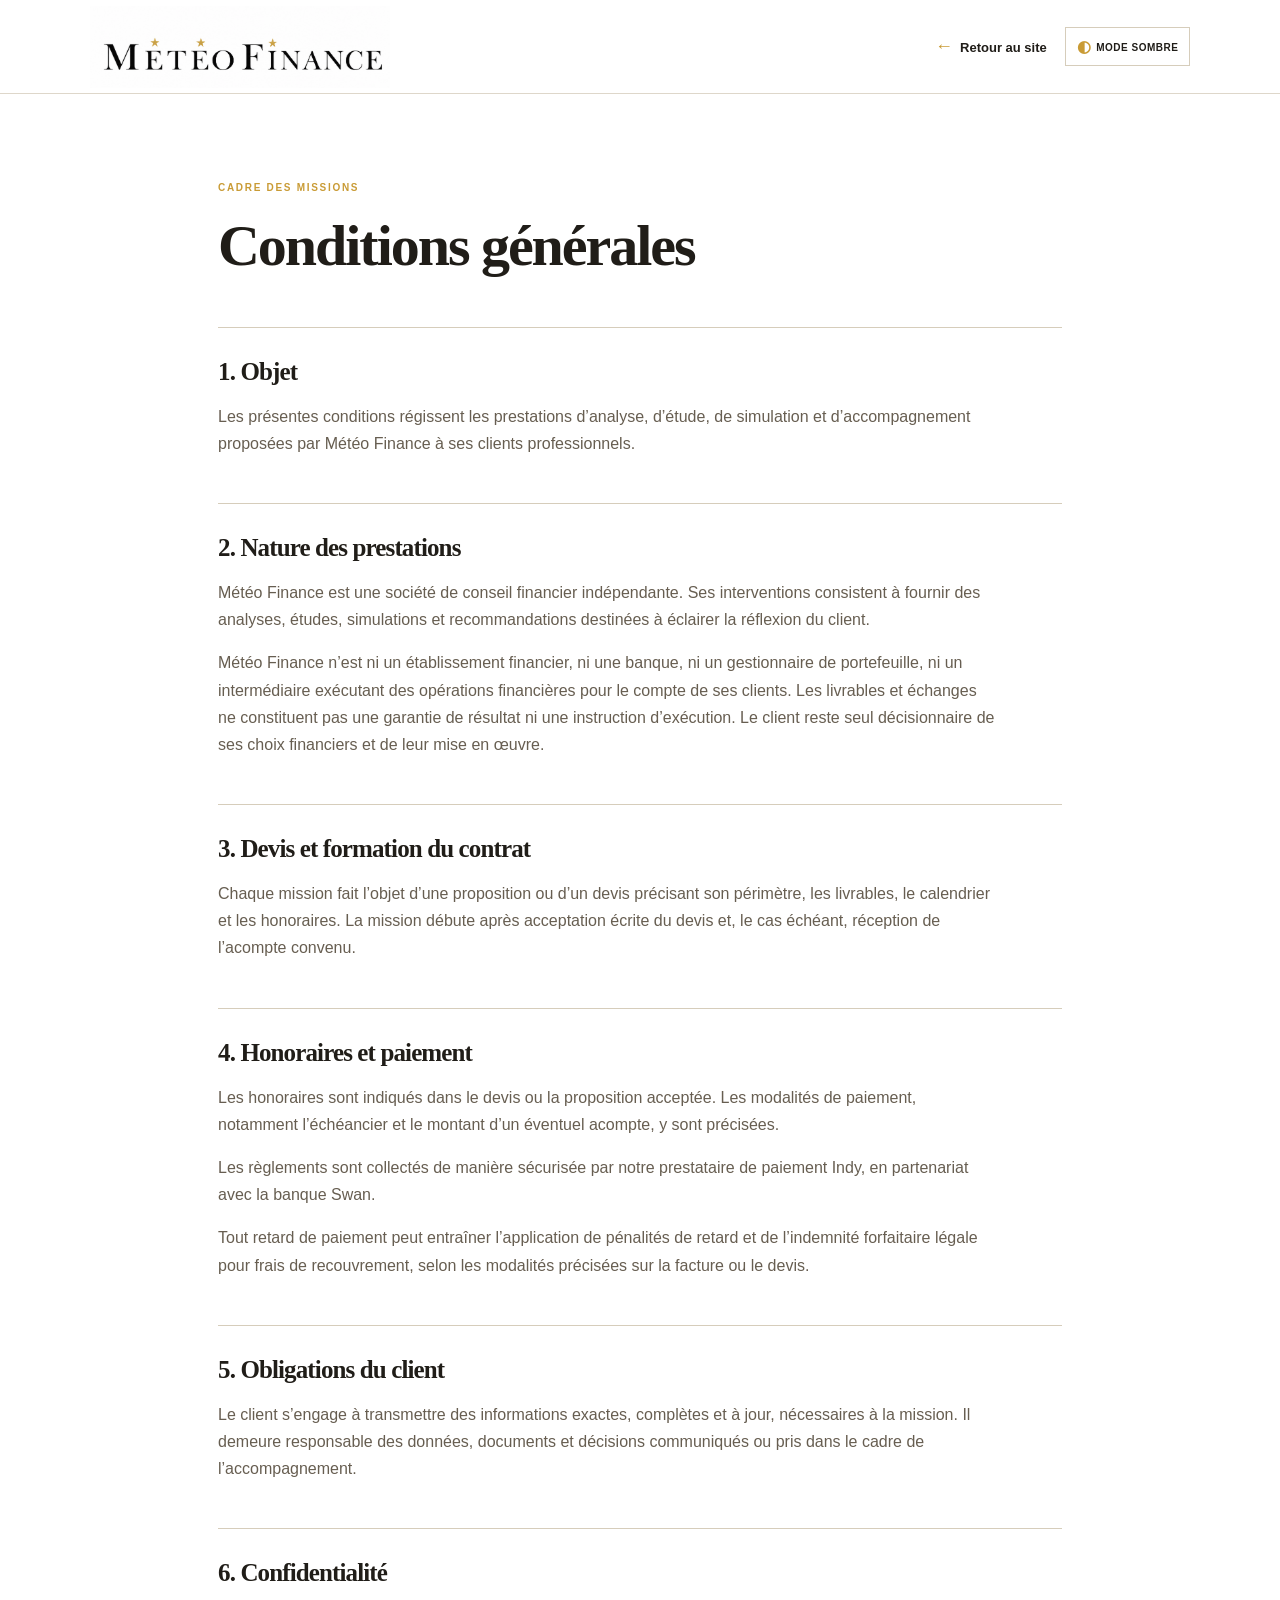
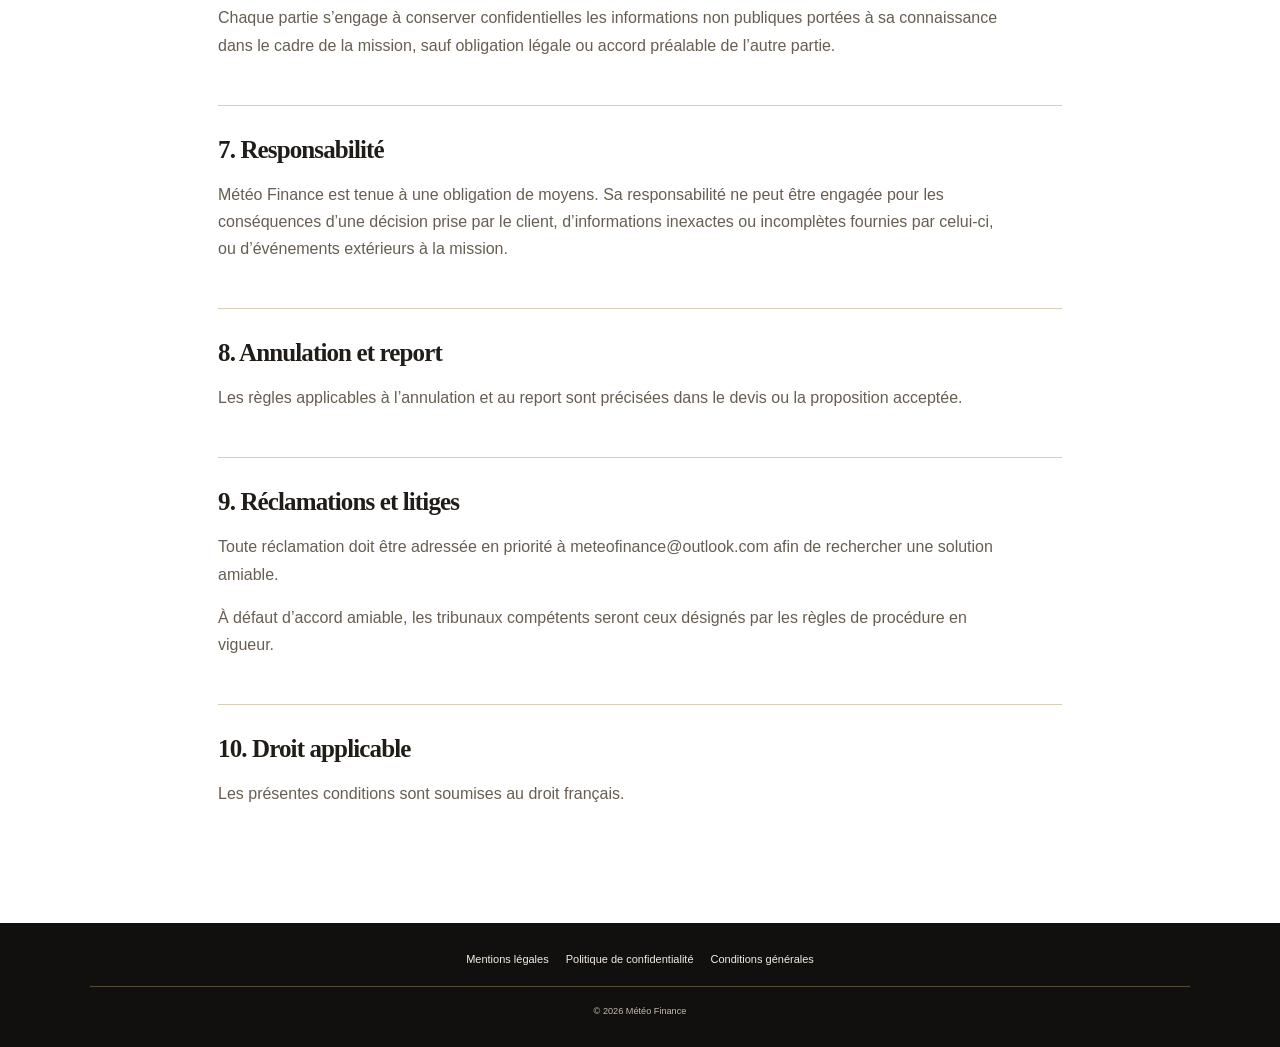
==== conditions-generales-prestation.html @ 59516b81 "Add files via upload" ====
<!doctype html>
<html lang="fr"><head><meta charset="utf-8"><meta name="viewport" content="width=device-width,initial-scale=1"><title>Conditions générales | Météo Finance</title><script>try{document.documentElement.dataset.theme=new URLSearchParams(location.search).get('theme')||localStorage.getItem('theme')||'light'}catch(error){document.documentElement.dataset.theme='light'}</script><link rel="stylesheet" href="legal.css"><script defer src="theme.js"></script></head>
<body><header class="legal-header"><a class="legal-logo" href="index.html"><img src="assets/logo-meteo-finance-light.png" data-theme-logo data-light-logo="assets/logo-meteo-finance-light.png" data-dark-logo="assets/logo-meteo-finance-dark.png" alt="Météo Finance"></a><a href="index.html"><span>←</span>Retour au site</a><button class="theme-button" data-theme-toggle type="button" aria-label="Activer le mode sombre" aria-pressed="false"><span aria-hidden="true">◐</span><span class="theme-button-text">Mode sombre</span></button></header><main class="page"><p class="eyebrow">Cadre des missions</p><h1>Conditions générales</h1><h2>1. Objet</h2><p>Les présentes conditions régissent les prestations d’analyse, d’étude, de simulation et d’accompagnement proposées par Météo Finance à ses clients professionnels.</p><h2>2. Nature des prestations</h2><p>Météo Finance est une société de conseil financier indépendante. Ses interventions consistent à fournir des analyses, études, simulations et recommandations destinées à éclairer la réflexion du client.</p><p>Météo Finance n’est ni un établissement financier, ni une banque, ni un gestionnaire de portefeuille, ni un intermédiaire exécutant des opérations financières pour le compte de ses clients. Les livrables et échanges ne constituent pas une garantie de résultat ni une instruction d’exécution. Le client reste seul décisionnaire de ses choix financiers et de leur mise en œuvre.</p><h2>3. Devis et formation du contrat</h2><p>Chaque mission fait l’objet d’une proposition ou d’un devis précisant son périmètre, les livrables, le calendrier et les honoraires. La mission débute après acceptation écrite du devis et, le cas échéant, réception de l’acompte convenu.</p><h2>4. Honoraires et paiement</h2><p>Les honoraires sont indiqués dans le devis ou la proposition acceptée. Les modalités de paiement, notamment l’échéancier et le montant d’un éventuel acompte, y sont précisées.</p><p>Les règlements sont collectés de manière sécurisée par notre prestataire de paiement Indy, en partenariat avec la banque Swan.</p><p>Tout retard de paiement peut entraîner l’application de pénalités de retard et de l’indemnité forfaitaire légale pour frais de recouvrement, selon les modalités précisées sur la facture ou le devis.</p><h2>5. Obligations du client</h2><p>Le client s’engage à transmettre des informations exactes, complètes et à jour, nécessaires à la mission. Il demeure responsable des données, documents et décisions communiqués ou pris dans le cadre de l’accompagnement.</p><h2>6. Confidentialité</h2><p>Chaque partie s’engage à conserver confidentielles les informations non publiques portées à sa connaissance dans le cadre de la mission, sauf obligation légale ou accord préalable de l’autre partie.</p><h2>7. Responsabilité</h2><p>Météo Finance est tenue à une obligation de moyens. Sa responsabilité ne peut être engagée pour les conséquences d’une décision prise par le client, d’informations inexactes ou incomplètes fournies par celui-ci, ou d’événements extérieurs à la mission.</p><h2>8. Annulation et report</h2><p>Les règles applicables à l’annulation et au report sont précisées dans le devis ou la proposition acceptée.</p><h2>9. Réclamations et litiges</h2><p>Toute réclamation doit être adressée en priorité à meteofinance@outlook.com afin de rechercher une solution amiable.</p><p>À défaut d’accord amiable, les tribunaux compétents seront ceux désignés par les règles de procédure en vigueur.</p><h2>10. Droit applicable</h2><p>Les présentes conditions sont soumises au droit français.</p></main><footer class="legal-footer"><div class="footer-links"><a href="mentions-legales.html">Mentions légales</a><a href="politique-confidentialite.html">Politique de confidentialité</a><a href="conditions-generales-prestation.html">Conditions générales</a></div><small>© 2026 Météo Finance</small></footer></body></html>
---- legal.css ----
:root{--blue:#201d18;--night:#11100e;--gold:#c99b35;--text:#675e51;--line:#d6cdbb;--surface:#fff;--surface-muted:#f4f0e8;--soft-line:#ded7ca}*{box-sizing:border-box}body{margin:0;font:16px/1.7 "DM Sans",Arial,sans-serif;color:var(--text);background:var(--surface);transition:background .25s,color .25s}.legal-header{min-height:94px;padding:0 clamp(25px,7vw,120px);display:flex;align-items:center;gap:18px;border-bottom:1px solid var(--soft-line);background:var(--surface);position:sticky;top:0;z-index:20}.legal-header>a:last-of-type{margin-left:auto}.legal-header a{color:var(--blue);font-size:13px;font-weight:700;text-decoration:none}.legal-header a span{color:var(--gold);font-size:18px;margin-right:7px}.legal-logo{width:305px;height:82px;overflow:hidden;position:relative;display:block;flex:none}.legal-logo img{width:300px;position:absolute;top:-19px;left:0}.theme-button{border:1px solid var(--line);background:transparent;color:var(--blue);padding:9px 11px;font:700 10px "DM Sans",sans-serif;letter-spacing:.05em;text-transform:uppercase;cursor:pointer;white-space:nowrap}.theme-button span:first-child{color:var(--gold);font-size:16px;vertical-align:-1px;margin-right:5px}.page{max-width:900px;margin:0 auto;padding:85px 28px 100px}.eyebrow{color:var(--gold);font-weight:700;font-size:10px;letter-spacing:.17em;text-transform:uppercase;margin:0 0 15px}h1,h2{font-family:"Libre Baskerville",Georgia,serif;color:var(--blue);letter-spacing:-.035em;line-height:1.2}h1{font-size:clamp(36px,5vw,58px);margin:0 0 22px}h2{font-size:25px;margin:46px 0 12px;border-top:1px solid var(--line);padding-top:29px}p,li{max-width:780px}ul{padding-left:20px}.notice{background:var(--surface-muted);border-left:3px solid var(--gold);padding:17px 20px;color:var(--text);font-size:14px}.placeholder{font-weight:700;color:#8b6517;background:#fff7dc;padding:1px 4px}a{color:var(--blue)}.legal-footer{background:var(--night);padding:27px clamp(25px,7vw,120px);color:#c6bba9;font-size:11px}.legal-footer a{color:#f4ede1;text-decoration:none;margin-right:19px}.legal-footer small{display:block;margin-top:17px;padding-top:17px;border-top:1px solid #554a36}html[data-theme="dark"]{--blue:#faf4e8;--night:#090908;--gold:#e1b348;--text:#d2c8b8;--line:#4e4637;--surface:#12110e;--surface-muted:#211e18;--soft-line:#39342a}html[data-theme="dark"] .legal-header{background:#0b0a09}html[data-theme="dark"] .legal-footer{background:#090908}html[data-theme="dark"] .placeholder{color:#f0ca75;background:#2d2617}@media(max-width:700px){.legal-header{min-height:78px;padding:0 20px;gap:9px}.legal-logo{width:205px;height:65px}.legal-logo img{width:205px;top:-8px}.legal-header>a:last-of-type{display:none}.theme-button{padding:7px}.theme-button-text{display:none}.theme-button span:first-child{margin:0}.page{padding-top:58px}}
:root{}
.legal-footer{text-align:center}.legal-footer .footer-links{display:flex;justify-content:center;flex-wrap:wrap;gap:17px}.legal-footer a{margin-right:0}
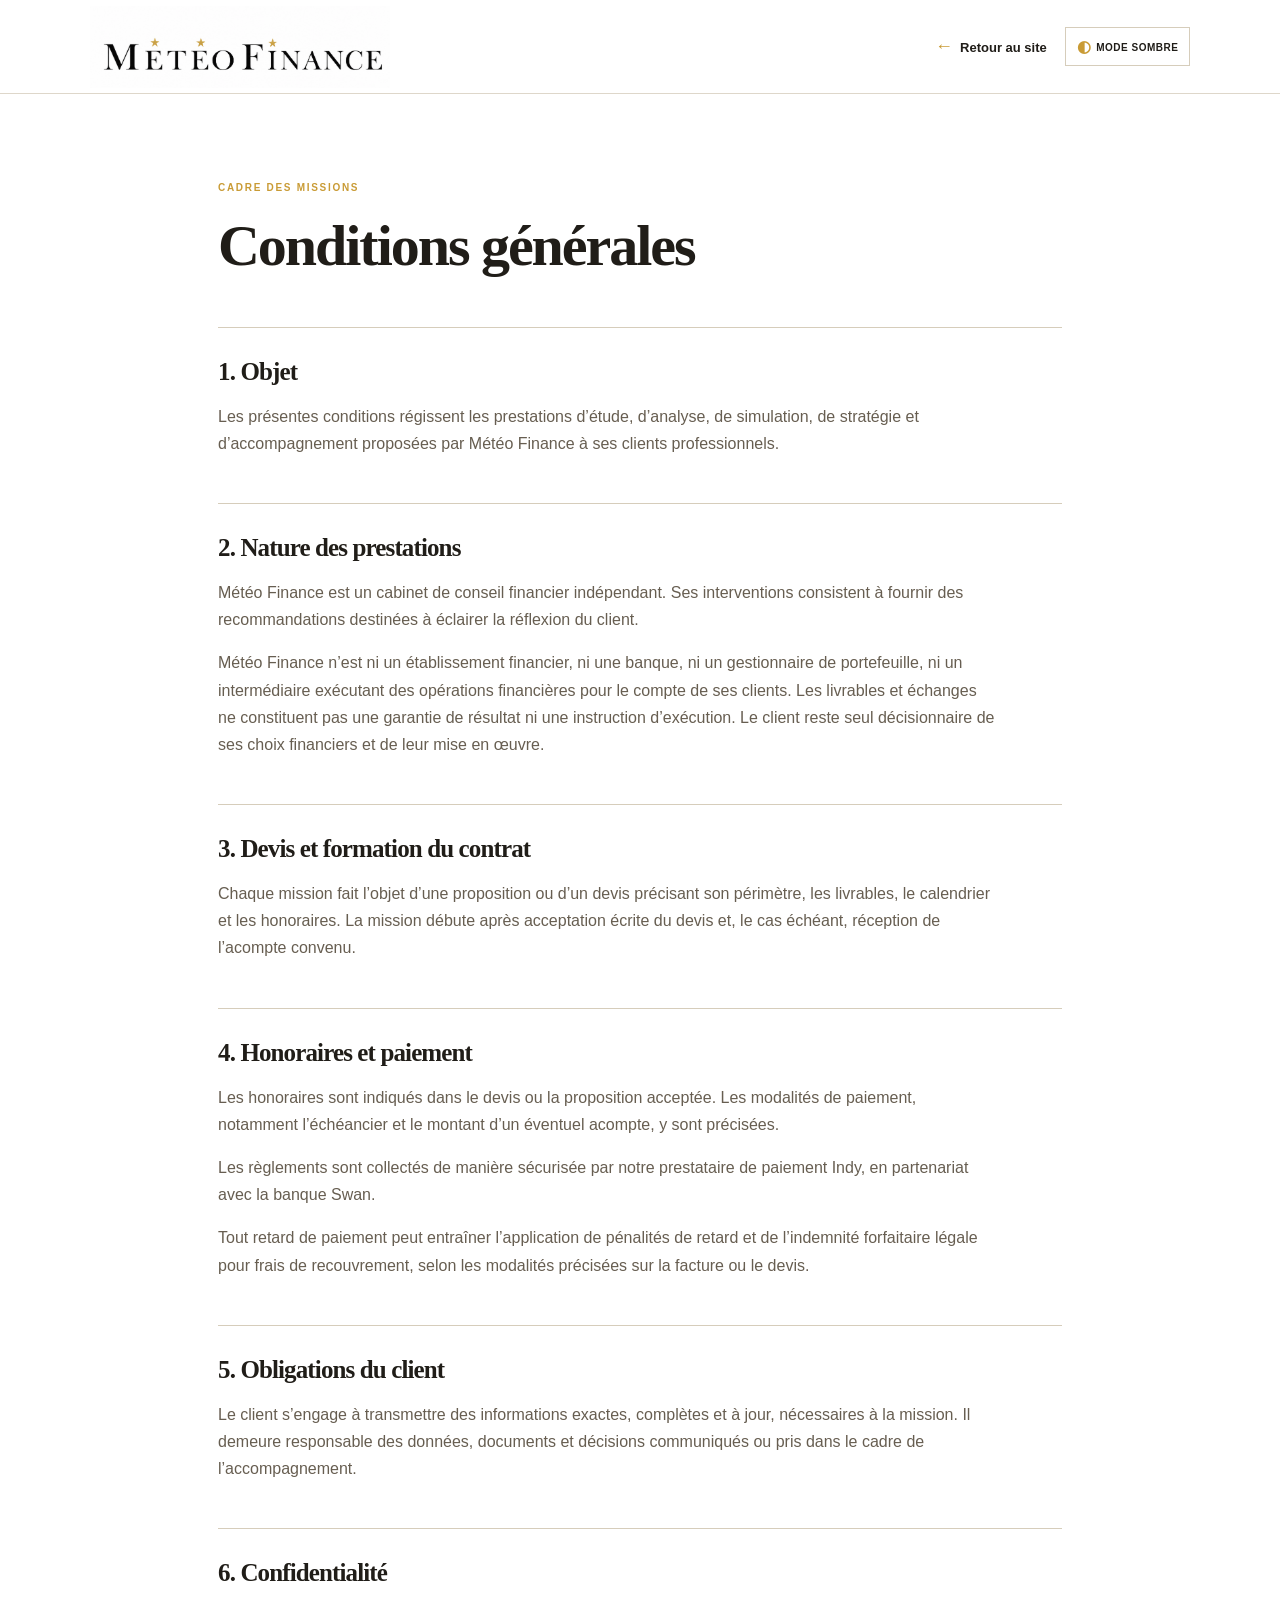
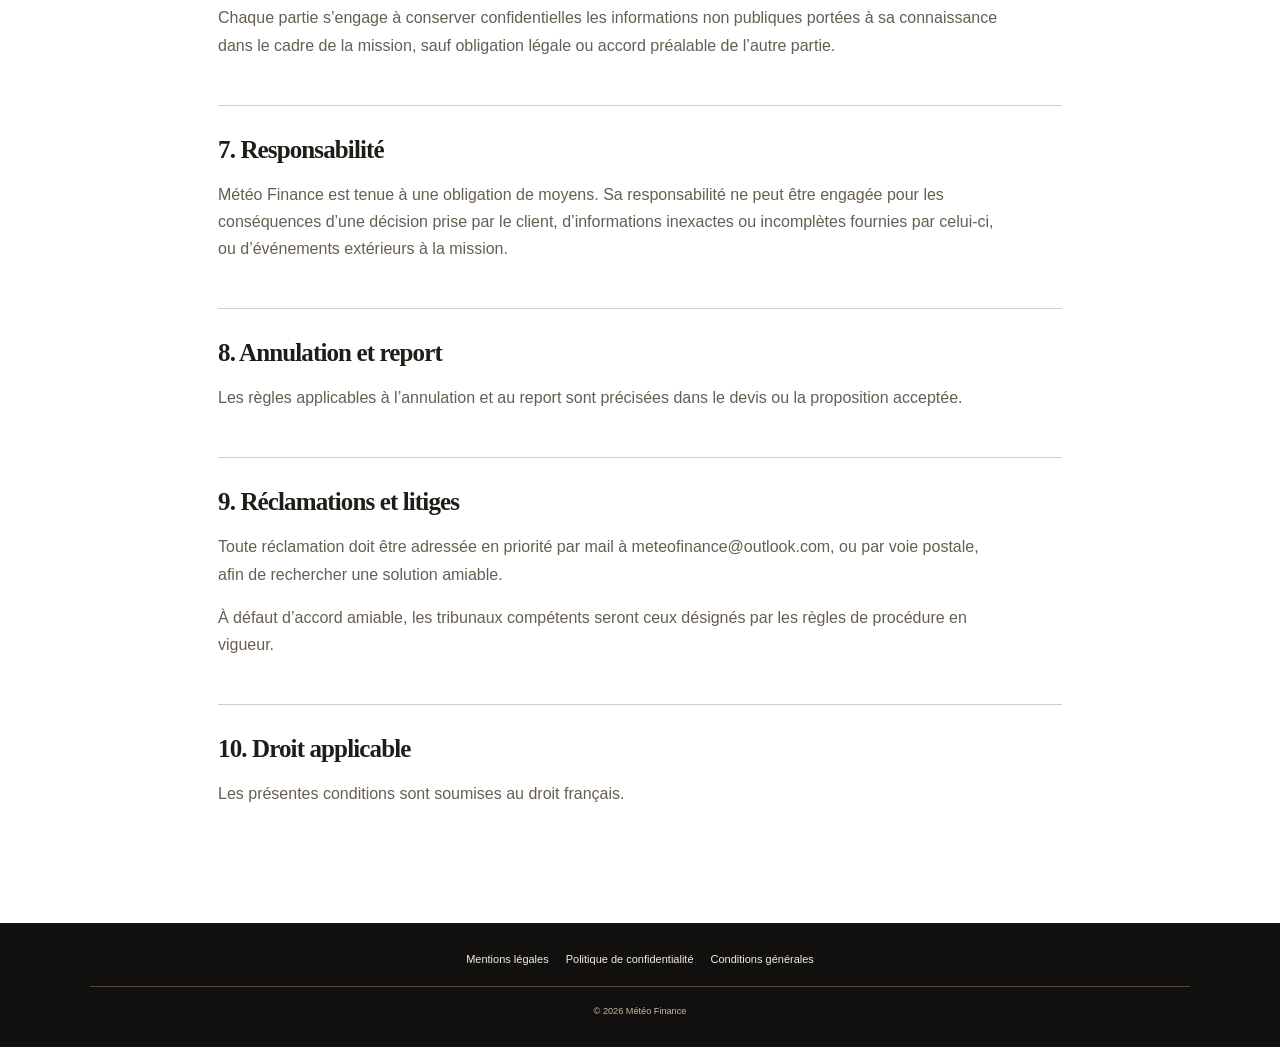
==== commit c5190d3d: "Update conditions-generales-prestation.html" ====
--- a/conditions-generales-prestation.html
+++ b/conditions-generales-prestation.html
@@ -1,3 +1,3 @@
 <!doctype html>
 <html lang="fr"><head><meta charset="utf-8"><meta name="viewport" content="width=device-width,initial-scale=1"><title>Conditions générales | Météo Finance</title><script>try{document.documentElement.dataset.theme=new URLSearchParams(location.search).get('theme')||localStorage.getItem('theme')||'light'}catch(error){document.documentElement.dataset.theme='light'}</script><link rel="stylesheet" href="legal.css"><script defer src="theme.js"></script></head>
-<body><header class="legal-header"><a class="legal-logo" href="index.html"><img src="assets/logo-meteo-finance-light.png" data-theme-logo data-light-logo="assets/logo-meteo-finance-light.png" data-dark-logo="assets/logo-meteo-finance-dark.png" alt="Météo Finance"></a><a href="index.html"><span>←</span>Retour au site</a><button class="theme-button" data-theme-toggle type="button" aria-label="Activer le mode sombre" aria-pressed="false"><span aria-hidden="true">◐</span><span class="theme-button-text">Mode sombre</span></button></header><main class="page"><p class="eyebrow">Cadre des missions</p><h1>Conditions générales</h1><h2>1. Objet</h2><p>Les présentes conditions régissent les prestations d’analyse, d’étude, de simulation et d’accompagnement proposées par Météo Finance à ses clients professionnels.</p><h2>2. Nature des prestations</h2><p>Météo Finance est une société de conseil financier indépendante. Ses interventions consistent à fournir des analyses, études, simulations et recommandations destinées à éclairer la réflexion du client.</p><p>Météo Finance n’est ni un établissement financier, ni une banque, ni un gestionnaire de portefeuille, ni un intermédiaire exécutant des opérations financières pour le compte de ses clients. Les livrables et échanges ne constituent pas une garantie de résultat ni une instruction d’exécution. Le client reste seul décisionnaire de ses choix financiers et de leur mise en œuvre.</p><h2>3. Devis et formation du contrat</h2><p>Chaque mission fait l’objet d’une proposition ou d’un devis précisant son périmètre, les livrables, le calendrier et les honoraires. La mission débute après acceptation écrite du devis et, le cas échéant, réception de l’acompte convenu.</p><h2>4. Honoraires et paiement</h2><p>Les honoraires sont indiqués dans le devis ou la proposition acceptée. Les modalités de paiement, notamment l’échéancier et le montant d’un éventuel acompte, y sont précisées.</p><p>Les règlements sont collectés de manière sécurisée par notre prestataire de paiement Indy, en partenariat avec la banque Swan.</p><p>Tout retard de paiement peut entraîner l’application de pénalités de retard et de l’indemnité forfaitaire légale pour frais de recouvrement, selon les modalités précisées sur la facture ou le devis.</p><h2>5. Obligations du client</h2><p>Le client s’engage à transmettre des informations exactes, complètes et à jour, nécessaires à la mission. Il demeure responsable des données, documents et décisions communiqués ou pris dans le cadre de l’accompagnement.</p><h2>6. Confidentialité</h2><p>Chaque partie s’engage à conserver confidentielles les informations non publiques portées à sa connaissance dans le cadre de la mission, sauf obligation légale ou accord préalable de l’autre partie.</p><h2>7. Responsabilité</h2><p>Météo Finance est tenue à une obligation de moyens. Sa responsabilité ne peut être engagée pour les conséquences d’une décision prise par le client, d’informations inexactes ou incomplètes fournies par celui-ci, ou d’événements extérieurs à la mission.</p><h2>8. Annulation et report</h2><p>Les règles applicables à l’annulation et au report sont précisées dans le devis ou la proposition acceptée.</p><h2>9. Réclamations et litiges</h2><p>Toute réclamation doit être adressée en priorité à meteofinance@outlook.com afin de rechercher une solution amiable.</p><p>À défaut d’accord amiable, les tribunaux compétents seront ceux désignés par les règles de procédure en vigueur.</p><h2>10. Droit applicable</h2><p>Les présentes conditions sont soumises au droit français.</p></main><footer class="legal-footer"><div class="footer-links"><a href="mentions-legales.html">Mentions légales</a><a href="politique-confidentialite.html">Politique de confidentialité</a><a href="conditions-generales-prestation.html">Conditions générales</a></div><small>© 2026 Météo Finance</small></footer></body></html>
+<body><header class="legal-header"><a class="legal-logo" href="index.html"><img src="assets/logo-meteo-finance-light.png" data-theme-logo data-light-logo="assets/logo-meteo-finance-light.png" data-dark-logo="assets/logo-meteo-finance-dark.png" alt="Météo Finance"></a><a href="index.html"><span>←</span>Retour au site</a><button class="theme-button" data-theme-toggle type="button" aria-label="Activer le mode sombre" aria-pressed="false"><span aria-hidden="true">◐</span><span class="theme-button-text">Mode sombre</span></button></header><main class="page"><p class="eyebrow">Cadre des missions</p><h1>Conditions générales</h1><h2>1. Objet</h2><p>Les présentes conditions régissent les prestations d’étude, d’analyse, de simulation, de stratégie et d’accompagnement proposées par Météo Finance à ses clients professionnels.</p><h2>2. Nature des prestations</h2><p>Météo Finance est un cabinet de conseil financier indépendant. Ses interventions consistent à fournir des recommandations destinées à éclairer la réflexion du client.</p><p>Météo Finance n’est ni un établissement financier, ni une banque, ni un gestionnaire de portefeuille, ni un intermédiaire exécutant des opérations financières pour le compte de ses clients. Les livrables et échanges ne constituent pas une garantie de résultat ni une instruction d’exécution. Le client reste seul décisionnaire de ses choix financiers et de leur mise en œuvre.</p><h2>3. Devis et formation du contrat</h2><p>Chaque mission fait l’objet d’une proposition ou d’un devis précisant son périmètre, les livrables, le calendrier et les honoraires. La mission débute après acceptation écrite du devis et, le cas échéant, réception de l’acompte convenu.</p><h2>4. Honoraires et paiement</h2><p>Les honoraires sont indiqués dans le devis ou la proposition acceptée. Les modalités de paiement, notamment l’échéancier et le montant d’un éventuel acompte, y sont précisées.</p><p>Les règlements sont collectés de manière sécurisée par notre prestataire de paiement Indy, en partenariat avec la banque Swan.</p><p>Tout retard de paiement peut entraîner l’application de pénalités de retard et de l’indemnité forfaitaire légale pour frais de recouvrement, selon les modalités précisées sur la facture ou le devis.</p><h2>5. Obligations du client</h2><p>Le client s’engage à transmettre des informations exactes, complètes et à jour, nécessaires à la mission. Il demeure responsable des données, documents et décisions communiqués ou pris dans le cadre de l’accompagnement.</p><h2>6. Confidentialité</h2><p>Chaque partie s’engage à conserver confidentielles les informations non publiques portées à sa connaissance dans le cadre de la mission, sauf obligation légale ou accord préalable de l’autre partie.</p><h2>7. Responsabilité</h2><p>Météo Finance est tenue à une obligation de moyens. Sa responsabilité ne peut être engagée pour les conséquences d’une décision prise par le client, d’informations inexactes ou incomplètes fournies par celui-ci, ou d’événements extérieurs à la mission.</p><h2>8. Annulation et report</h2><p>Les règles applicables à l’annulation et au report sont précisées dans le devis ou la proposition acceptée.</p><h2>9. Réclamations et litiges</h2><p>Toute réclamation doit être adressée en priorité par mail à meteofinance@outlook.com, ou par voie postale, afin de rechercher une solution amiable.</p><p>À défaut d’accord amiable, les tribunaux compétents seront ceux désignés par les règles de procédure en vigueur.</p><h2>10. Droit applicable</h2><p>Les présentes conditions sont soumises au droit français.</p></main><footer class="legal-footer"><div class="footer-links"><a href="mentions-legales.html">Mentions légales</a><a href="politique-confidentialite.html">Politique de confidentialité</a><a href="conditions-generales-prestation.html">Conditions générales</a></div><small>© 2026 Météo Finance</small></footer></body></html>
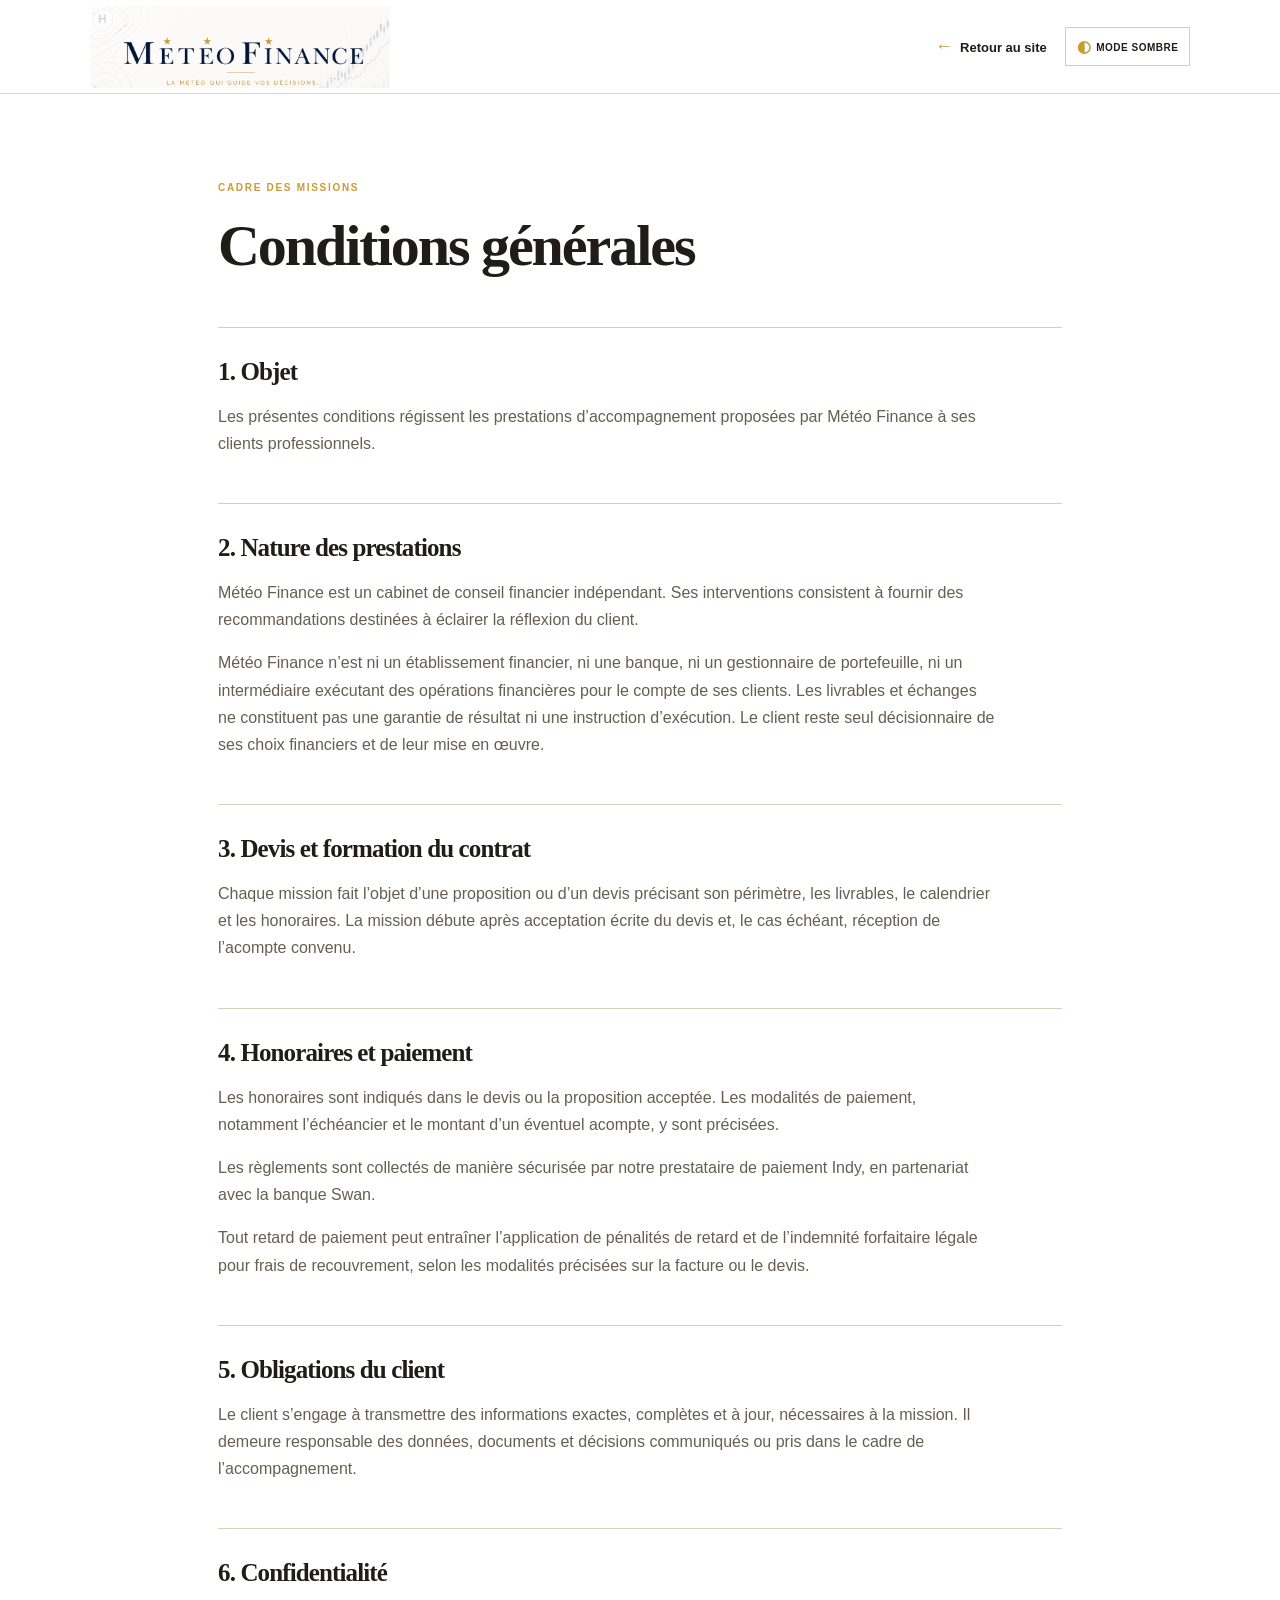
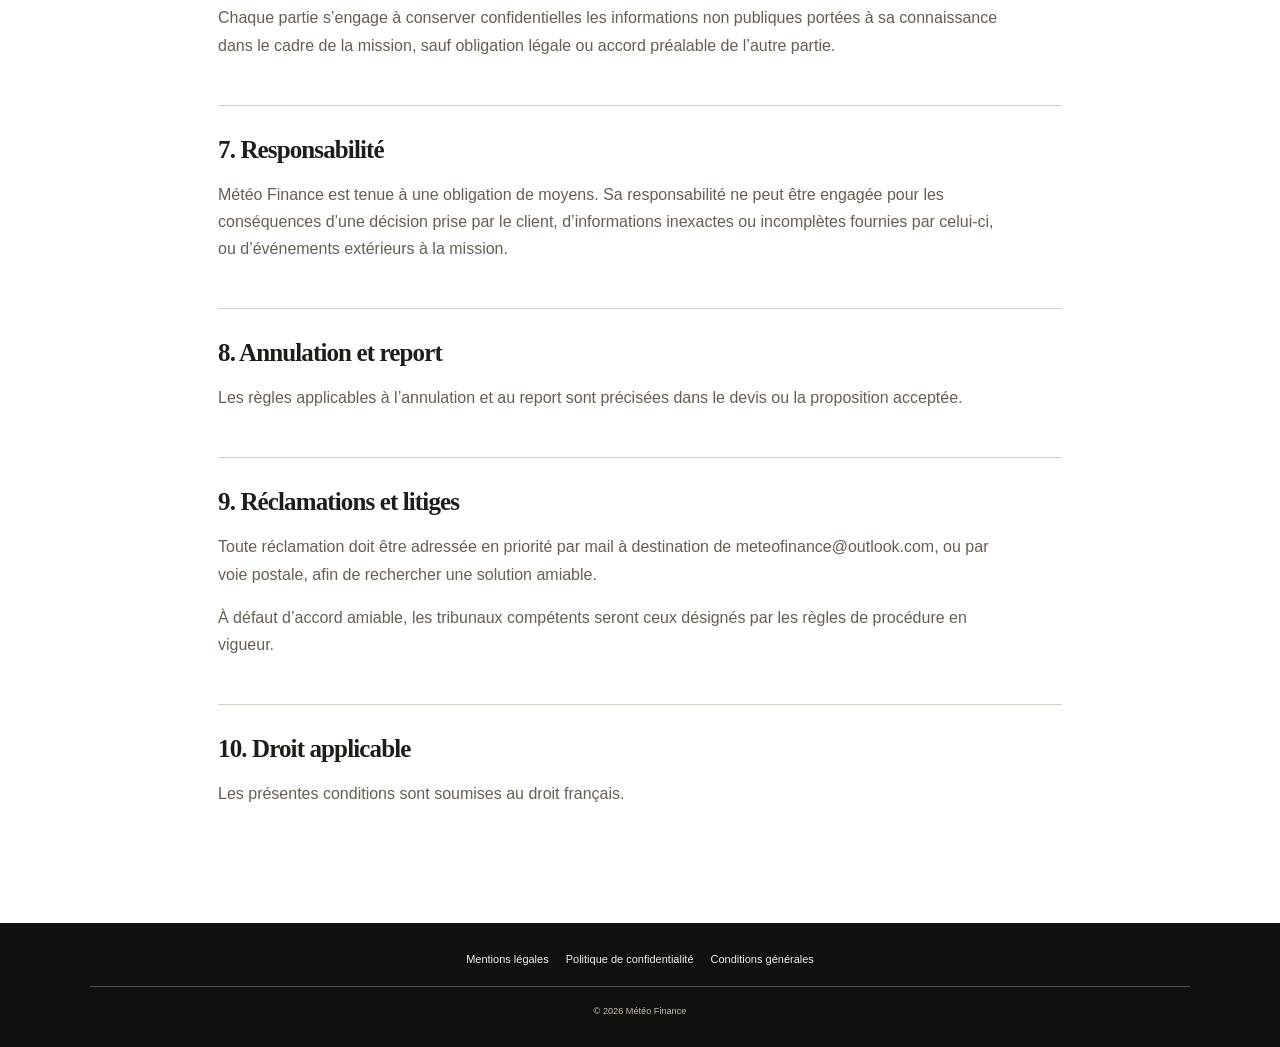
==== commit d7b20ced: "Update conditions-generales-prestation.html" ====
--- a/conditions-generales-prestation.html
+++ b/conditions-generales-prestation.html
@@ -1,3 +1,3 @@
 <!doctype html>
 <html lang="fr"><head><meta charset="utf-8"><meta name="viewport" content="width=device-width,initial-scale=1"><title>Conditions générales | Météo Finance</title><script>try{document.documentElement.dataset.theme=new URLSearchParams(location.search).get('theme')||localStorage.getItem('theme')||'light'}catch(error){document.documentElement.dataset.theme='light'}</script><link rel="stylesheet" href="legal.css"><script defer src="theme.js"></script></head>
-<body><header class="legal-header"><a class="legal-logo" href="index.html"><img src="assets/logo-meteo-finance-light.png" data-theme-logo data-light-logo="assets/logo-meteo-finance-light.png" data-dark-logo="assets/logo-meteo-finance-dark.png" alt="Météo Finance"></a><a href="index.html"><span>←</span>Retour au site</a><button class="theme-button" data-theme-toggle type="button" aria-label="Activer le mode sombre" aria-pressed="false"><span aria-hidden="true">◐</span><span class="theme-button-text">Mode sombre</span></button></header><main class="page"><p class="eyebrow">Cadre des missions</p><h1>Conditions générales</h1><h2>1. Objet</h2><p>Les présentes conditions régissent les prestations d’étude, d’analyse, de simulation, de stratégie et d’accompagnement proposées par Météo Finance à ses clients professionnels.</p><h2>2. Nature des prestations</h2><p>Météo Finance est un cabinet de conseil financier indépendant. Ses interventions consistent à fournir des recommandations destinées à éclairer la réflexion du client.</p><p>Météo Finance n’est ni un établissement financier, ni une banque, ni un gestionnaire de portefeuille, ni un intermédiaire exécutant des opérations financières pour le compte de ses clients. Les livrables et échanges ne constituent pas une garantie de résultat ni une instruction d’exécution. Le client reste seul décisionnaire de ses choix financiers et de leur mise en œuvre.</p><h2>3. Devis et formation du contrat</h2><p>Chaque mission fait l’objet d’une proposition ou d’un devis précisant son périmètre, les livrables, le calendrier et les honoraires. La mission débute après acceptation écrite du devis et, le cas échéant, réception de l’acompte convenu.</p><h2>4. Honoraires et paiement</h2><p>Les honoraires sont indiqués dans le devis ou la proposition acceptée. Les modalités de paiement, notamment l’échéancier et le montant d’un éventuel acompte, y sont précisées.</p><p>Les règlements sont collectés de manière sécurisée par notre prestataire de paiement Indy, en partenariat avec la banque Swan.</p><p>Tout retard de paiement peut entraîner l’application de pénalités de retard et de l’indemnité forfaitaire légale pour frais de recouvrement, selon les modalités précisées sur la facture ou le devis.</p><h2>5. Obligations du client</h2><p>Le client s’engage à transmettre des informations exactes, complètes et à jour, nécessaires à la mission. Il demeure responsable des données, documents et décisions communiqués ou pris dans le cadre de l’accompagnement.</p><h2>6. Confidentialité</h2><p>Chaque partie s’engage à conserver confidentielles les informations non publiques portées à sa connaissance dans le cadre de la mission, sauf obligation légale ou accord préalable de l’autre partie.</p><h2>7. Responsabilité</h2><p>Météo Finance est tenue à une obligation de moyens. Sa responsabilité ne peut être engagée pour les conséquences d’une décision prise par le client, d’informations inexactes ou incomplètes fournies par celui-ci, ou d’événements extérieurs à la mission.</p><h2>8. Annulation et report</h2><p>Les règles applicables à l’annulation et au report sont précisées dans le devis ou la proposition acceptée.</p><h2>9. Réclamations et litiges</h2><p>Toute réclamation doit être adressée en priorité par mail à meteofinance@outlook.com, ou par voie postale, afin de rechercher une solution amiable.</p><p>À défaut d’accord amiable, les tribunaux compétents seront ceux désignés par les règles de procédure en vigueur.</p><h2>10. Droit applicable</h2><p>Les présentes conditions sont soumises au droit français.</p></main><footer class="legal-footer"><div class="footer-links"><a href="mentions-legales.html">Mentions légales</a><a href="politique-confidentialite.html">Politique de confidentialité</a><a href="conditions-generales-prestation.html">Conditions générales</a></div><small>© 2026 Météo Finance</small></footer></body></html>
+<body><header class="legal-header"><a class="legal-logo" href="index.html"><img src="assets/logo-meteo-finance-light.png" data-theme-logo data-light-logo="assets/logo-meteo-finance-light.png" data-dark-logo="assets/logo-meteo-finance-dark.png" alt="Météo Finance"></a><a href="index.html"><span>←</span>Retour au site</a><button class="theme-button" data-theme-toggle type="button" aria-label="Activer le mode sombre" aria-pressed="false"><span aria-hidden="true">◐</span><span class="theme-button-text">Mode sombre</span></button></header><main class="page"><p class="eyebrow">Cadre des missions</p><h1>Conditions générales</h1><h2>1. Objet</h2><p>Les présentes conditions régissent les prestations d’accompagnement proposées par Météo Finance à ses clients professionnels.</p><h2>2. Nature des prestations</h2><p>Météo Finance est un cabinet de conseil financier indépendant. Ses interventions consistent à fournir des recommandations destinées à éclairer la réflexion du client.</p><p>Météo Finance n’est ni un établissement financier, ni une banque, ni un gestionnaire de portefeuille, ni un intermédiaire exécutant des opérations financières pour le compte de ses clients. Les livrables et échanges ne constituent pas une garantie de résultat ni une instruction d’exécution. Le client reste seul décisionnaire de ses choix financiers et de leur mise en œuvre.</p><h2>3. Devis et formation du contrat</h2><p>Chaque mission fait l’objet d’une proposition ou d’un devis précisant son périmètre, les livrables, le calendrier et les honoraires. La mission débute après acceptation écrite du devis et, le cas échéant, réception de l’acompte convenu.</p><h2>4. Honoraires et paiement</h2><p>Les honoraires sont indiqués dans le devis ou la proposition acceptée. Les modalités de paiement, notamment l’échéancier et le montant d’un éventuel acompte, y sont précisées.</p><p>Les règlements sont collectés de manière sécurisée par notre prestataire de paiement Indy, en partenariat avec la banque Swan.</p><p>Tout retard de paiement peut entraîner l’application de pénalités de retard et de l’indemnité forfaitaire légale pour frais de recouvrement, selon les modalités précisées sur la facture ou le devis.</p><h2>5. Obligations du client</h2><p>Le client s’engage à transmettre des informations exactes, complètes et à jour, nécessaires à la mission. Il demeure responsable des données, documents et décisions communiqués ou pris dans le cadre de l’accompagnement.</p><h2>6. Confidentialité</h2><p>Chaque partie s’engage à conserver confidentielles les informations non publiques portées à sa connaissance dans le cadre de la mission, sauf obligation légale ou accord préalable de l’autre partie.</p><h2>7. Responsabilité</h2><p>Météo Finance est tenue à une obligation de moyens. Sa responsabilité ne peut être engagée pour les conséquences d’une décision prise par le client, d’informations inexactes ou incomplètes fournies par celui-ci, ou d’événements extérieurs à la mission.</p><h2>8. Annulation et report</h2><p>Les règles applicables à l’annulation et au report sont précisées dans le devis ou la proposition acceptée.</p><h2>9. Réclamations et litiges</h2><p>Toute réclamation doit être adressée en priorité par mail à destination de meteofinance@outlook.com, ou par voie postale, afin de rechercher une solution amiable.</p><p>À défaut d’accord amiable, les tribunaux compétents seront ceux désignés par les règles de procédure en vigueur.</p><h2>10. Droit applicable</h2><p>Les présentes conditions sont soumises au droit français.</p></main><footer class="legal-footer"><div class="footer-links"><a href="mentions-legales.html">Mentions légales</a><a href="politique-confidentialite.html">Politique de confidentialité</a><a href="conditions-generales-prestation.html">Conditions générales</a></div><small>© 2026 Météo Finance</small></footer></body></html>
